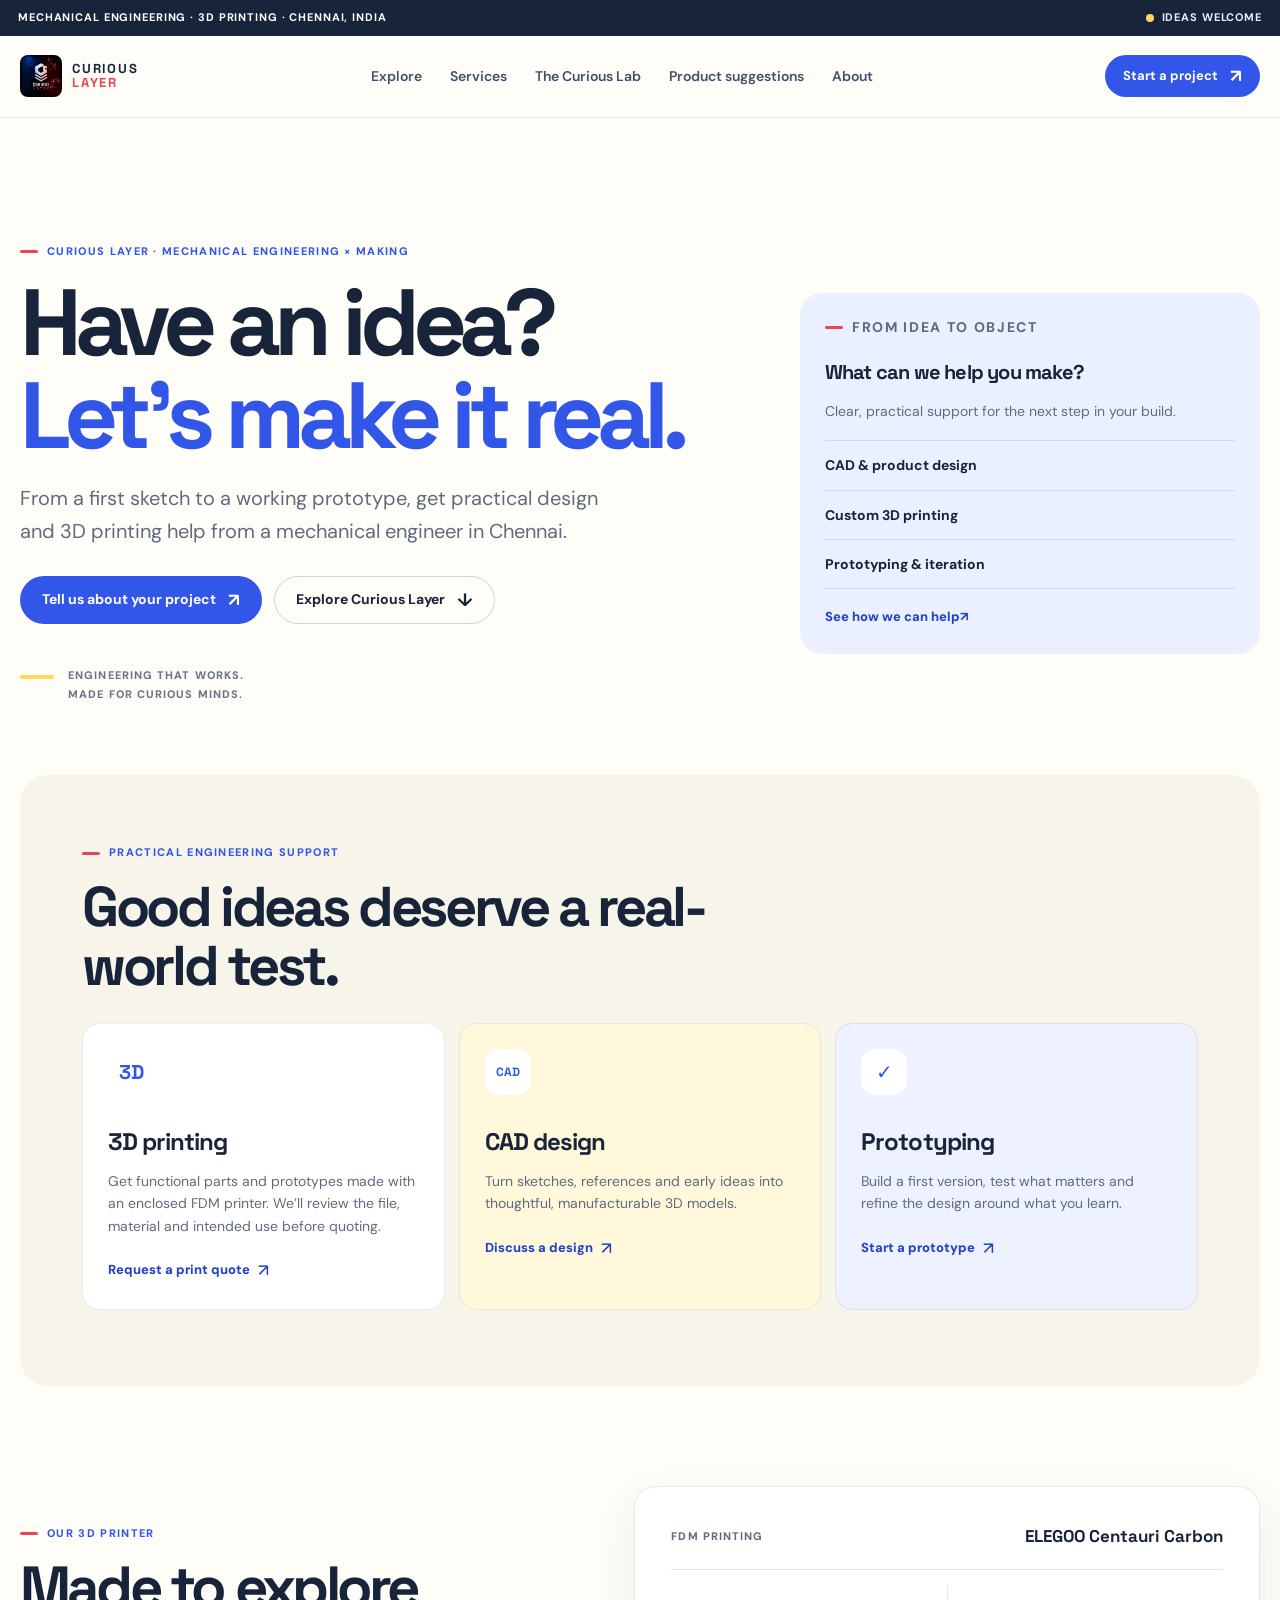
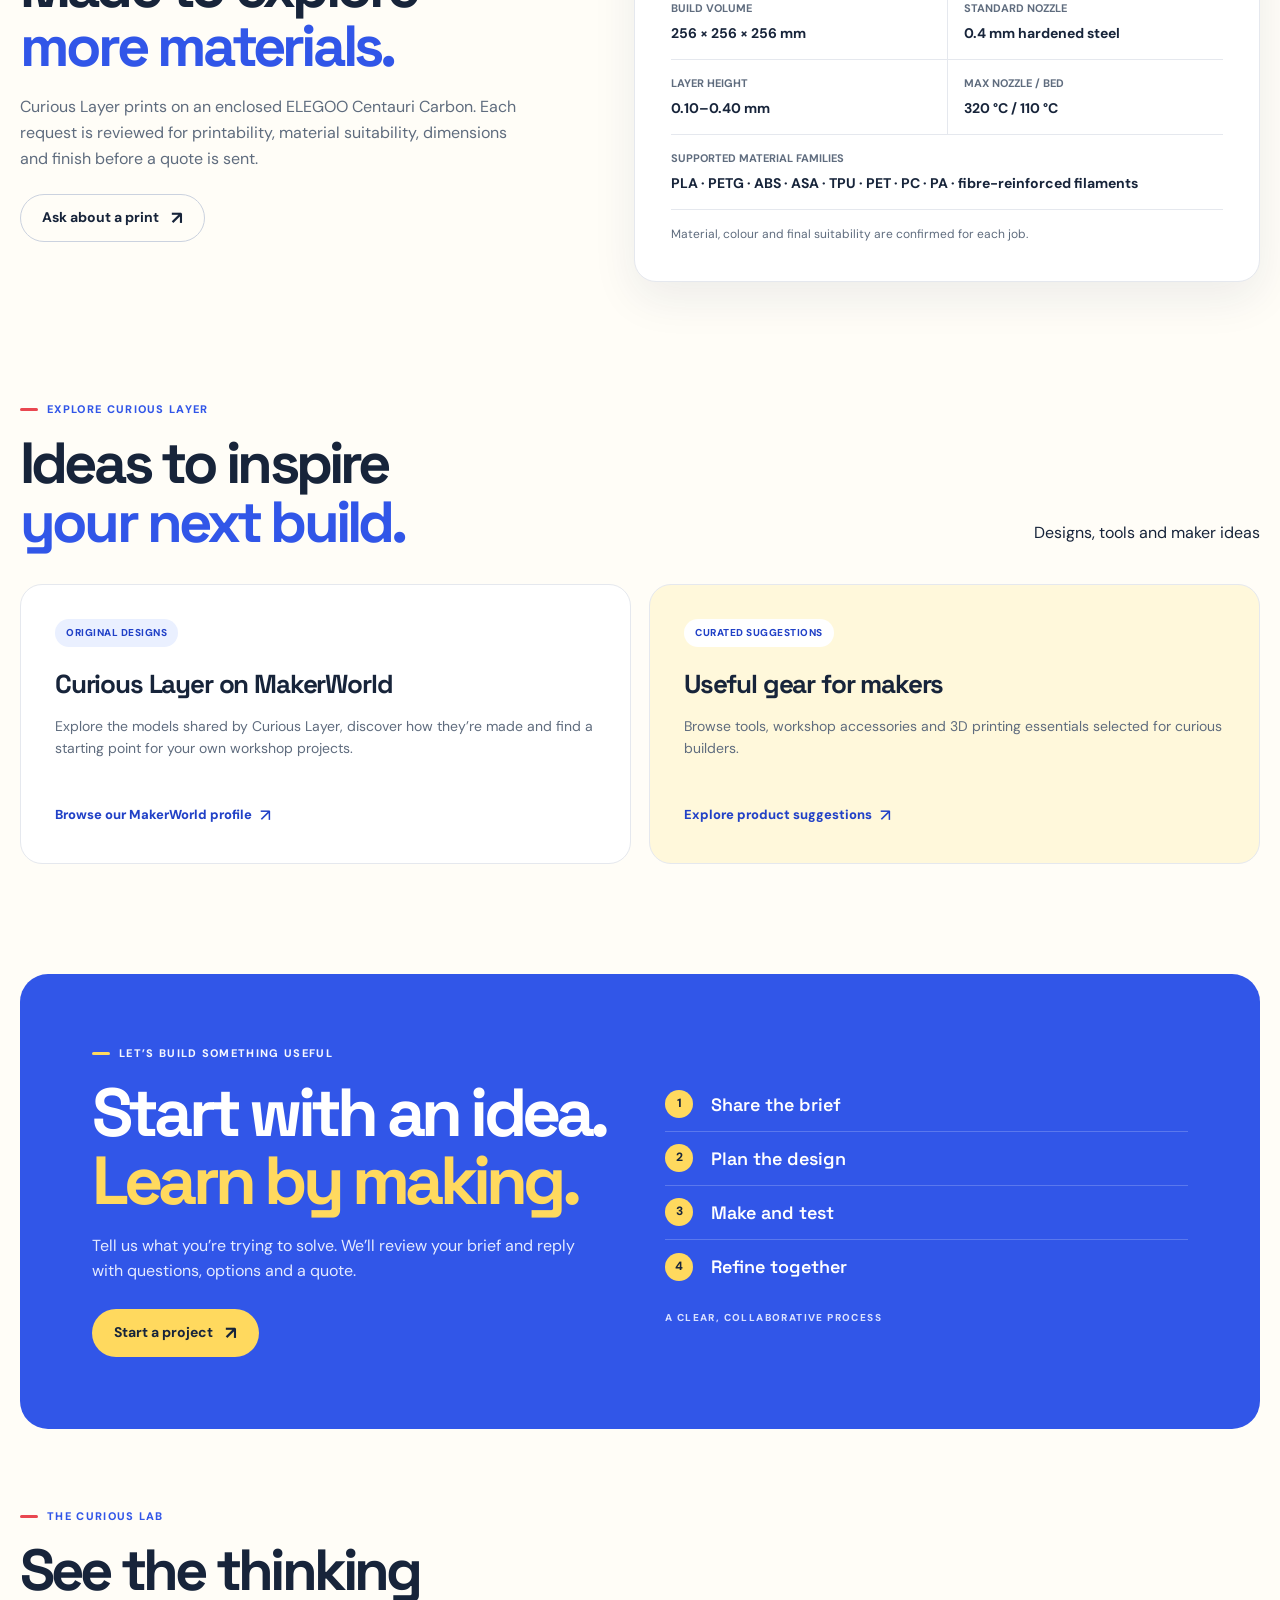
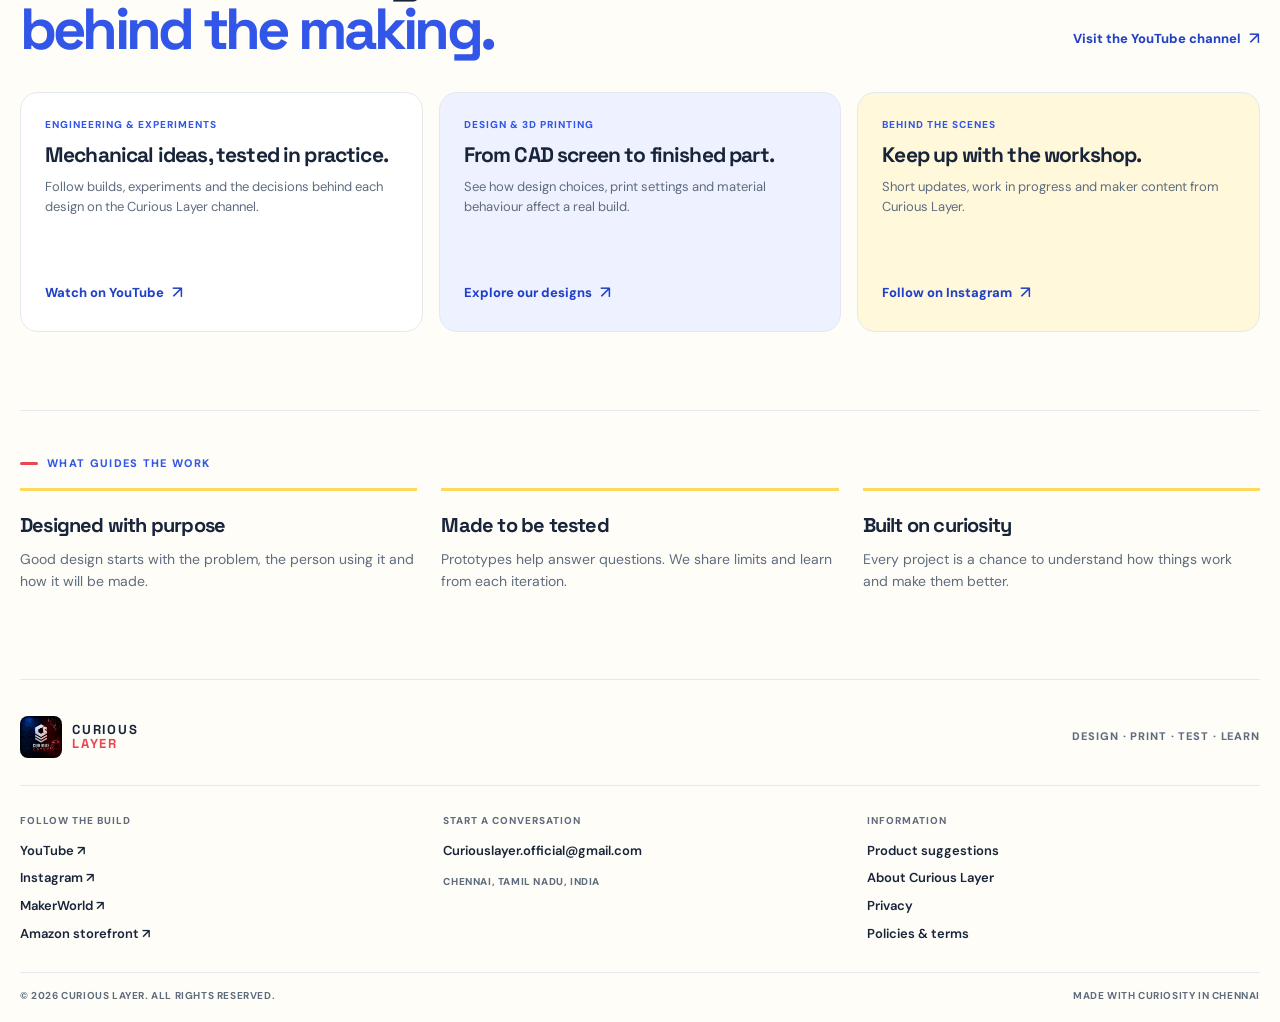
==== index.html @ 531b4b4e "Initial commit — Curious Layer website" ====
<!doctype html>
<html lang="en">
  <head>
    <meta charset="UTF-8" />
    <meta name="viewport" content="width=device-width, initial-scale=1.0" />
    <meta name="description" content="Mechanical design, custom 3D printing and practical prototyping from Curious Layer in Chennai, India." />
    <meta name="theme-color" content="#fffdf7" />
    <title>Curious Layer — Make your idea real</title>
    <link rel="icon" href="favicon.svg" type="image/svg+xml" />
    <link rel="preconnect" href="https://fonts.googleapis.com" />
    <link rel="preconnect" href="https://fonts.gstatic.com" crossorigin />
    <link href="https://fonts.googleapis.com/css2?family=DM+Sans:wght@400;500;600;700;800&family=Space+Grotesk:wght@400;500;600;700&display=swap" rel="stylesheet" />
    <link rel="stylesheet" href="styles.css?v=20261025-1" />
  </head>
  <body>
    <a class="sr-only" href="#main">Skip to content</a>
    <div class="site-shell">
      <div class="utility-bar"><span>Mechanical engineering · 3D printing · Chennai, India</span><span class="utility-status"><i></i> Ideas welcome</span></div>
      <header class="site-header">
        <a class="brand" href="#top" aria-label="Curious Layer home"><img class="brand-image" data-brand-logo src="assets/brand/curious-layer-logo.png" alt="" /><span class="brand-name">CURIOUS <em>LAYER</em></span></a>
        <nav class="main-nav" aria-label="Primary navigation">
          <a href="#shop">Explore</a><a href="#services">Services</a><a href="#lab">The Curious Lab</a><a href="products.html">Product suggestions</a><a href="about.html">About</a>
        </nav>
        <div class="header-actions"><button class="button button-small quote-trigger">Start a project <span>↗</span></button><button class="menu-toggle" aria-label="Open navigation" aria-expanded="false"><span></span><span></span></button></div>
      </header>

      <main id="main">
        <section class="hero" id="top">
          <div class="hero-copy">
            <p class="eyebrow"><span></span> Curious Layer · Mechanical engineering × making</p>
            <h1>Have an idea?<br /><i>Let’s make it real.</i></h1>
            <p class="hero-description">From a first sketch to a working prototype, get practical design and 3D printing help from a mechanical engineer in Chennai.</p>
            <div class="hero-actions"><button class="button button-primary quote-trigger">Tell us about your project <span>↗</span></button><a class="button button-outline" href="#shop">Explore Curious Layer <span>↓</span></a></div>
            <div class="hero-proof"><span class="proof-line"></span><p>ENGINEERING THAT WORKS.<br />MADE FOR CURIOUS MINDS.</p></div>
          </div>
          <aside class="hero-summary" aria-label="Curious Layer services">
            <p class="eyebrow"><span></span> From idea to object</p>
            <h2>What can we help you make?</h2>
            <p>Clear, practical support for the next step in your build.</p>
            <div class="summary-list"><div>CAD & product design</div><div>Custom 3D printing</div><div>Prototyping & iteration</div></div>
            <a class="summary-link" href="#services">See how we can help <b>↗</b></a>
          </aside>
        </section>

        <section class="intro-band" id="services">
          <p class="eyebrow"><span></span> Practical engineering support</p>
          <h2 class="section-title">Good ideas deserve a real-world test.</h2>
          <div class="service-grid">
            <a class="service-card" href="#quote"><span class="service-icon" aria-hidden="true"></span><h2>3D printing</h2><p>Get functional parts and prototypes made with an enclosed FDM printer. We’ll review the file, material and intended use before quoting.</p><span class="text-link">Request a print quote <b>↗</b></span></a>
            <a class="service-card" href="#quote"><span class="service-icon" aria-hidden="true"></span><h2>CAD design</h2><p>Turn sketches, references and early ideas into thoughtful, manufacturable 3D models.</p><span class="text-link">Discuss a design <b>↗</b></span></a>
            <a class="service-card" href="#quote"><span class="service-icon" aria-hidden="true"></span><h2>Prototyping</h2><p>Build a first version, test what matters and refine the design around what you learn.</p><span class="text-link">Start a prototype <b>↗</b></span></a>
          </div>
        </section>

        <section class="machine-capability" id="printing-capability">
          <div class="capability-copy"><p class="eyebrow"><span></span> Our 3D printer</p><h2>Made to explore<br /><i>more materials.</i></h2><p>Curious Layer prints on an enclosed ELEGOO Centauri Carbon. Each request is reviewed for printability, material suitability, dimensions and finish before a quote is sent.</p><button class="button button-outline quote-trigger">Ask about a print <span>↗</span></button></div>
          <div class="spec-panel" aria-label="Printer specifications"><div class="spec-panel-title"><span>FDM printing</span><b>ELEGOO Centauri Carbon</b></div><dl><div><dt>Build volume</dt><dd>256 × 256 × 256 mm</dd></div><div><dt>Standard nozzle</dt><dd>0.4 mm hardened steel</dd></div><div><dt>Layer height</dt><dd>0.10–0.40 mm</dd></div><div><dt>Max nozzle / bed</dt><dd>320 °C / 110 °C</dd></div><div class="wide"><dt>Supported material families</dt><dd>PLA · PETG · ABS · ASA · TPU · PET · PC · PA · fibre-reinforced filaments</dd></div></dl><p>Material, colour and final suitability are confirmed for each job.</p></div>
        </section>

        <section class="products" id="shop">
          <div class="section-heading"><div><p class="eyebrow"><span></span> Explore Curious Layer</p><h2>Ideas to inspire<br /><i>your next build.</i></h2></div><span class="section-link">Designs, tools and maker ideas</span></div>
          <div class="product-grid">
            <article class="product-card"><div class="product-meta"><span class="badge">Original designs</span></div><h3>Curious Layer on MakerWorld</h3><p>Explore the models shared by Curious Layer, discover how they’re made and find a starting point for your own workshop projects.</p><a data-makerworld href="https://makerworld.com/en/@curiouslayer" target="_blank" rel="noopener noreferrer" class="text-link">Browse our MakerWorld profile <b>↗</b></a></article>
            <article class="product-card"><div class="product-meta"><span class="badge suggested">Curated suggestions</span></div><h3>Useful gear for makers</h3><p>Browse tools, workshop accessories and 3D printing essentials selected for curious builders.</p><a href="products.html" class="text-link">Explore product suggestions <b>↗</b></a></article>
          </div>
        </section>

        <section class="project-banner" id="quote">
          <div class="project-copy"><p class="eyebrow"><span></span> Let’s build something useful</p><h2>Start with an idea.<br /><i>Learn by making.</i></h2><p>Tell us what you’re trying to solve. We’ll review your brief and reply with questions, options and a quote.</p><button class="button button-primary quote-trigger">Start a project <span>↗</span></button></div>
          <div class="process-track" aria-label="Our process"><div class="process-step"><span>1</span><b>Share the brief</b></div><div class="process-step"><span>2</span><b>Plan the design</b></div><div class="process-step"><span>3</span><b>Make and test</b></div><div class="process-step"><span>4</span><b>Refine together</b></div><small>A CLEAR, COLLABORATIVE PROCESS</small></div>
        </section>

        <section class="lab-section" id="lab">
          <div class="section-heading"><div><p class="eyebrow"><span></span> The Curious Lab</p><h2>See the thinking<br /><i>behind the making.</i></h2></div><a href="https://www.youtube.com/@CuriousLayer06" target="_blank" rel="noopener noreferrer" class="text-link section-link">Visit the YouTube channel <b>↗</b></a></div>
          <div class="lab-grid"><article class="lab-card"><p class="card-category">Engineering & experiments</p><h3>Mechanical ideas, tested in practice.</h3><p>Follow builds, experiments and the decisions behind each design on the Curious Layer channel.</p><a href="https://www.youtube.com/@CuriousLayer06" target="_blank" rel="noopener noreferrer" class="text-link">Watch on YouTube <b>↗</b></a></article><article class="lab-card"><p class="card-category">Design & 3D printing</p><h3>From CAD screen to finished part.</h3><p>See how design choices, print settings and material behaviour affect a real build.</p><a data-makerworld href="https://makerworld.com/en/@curiouslayer" target="_blank" rel="noopener noreferrer" class="text-link">Explore our designs <b>↗</b></a></article><article class="lab-card"><p class="card-category">Behind the scenes</p><h3>Keep up with the workshop.</h3><p>Short updates, work in progress and maker content from Curious Layer.</p><a href="https://www.instagram.com/curiouslayer_official/" target="_blank" rel="noopener noreferrer" class="text-link">Follow on Instagram <b>↗</b></a></article></div>
        </section>

        <section class="principles" id="about"><p class="eyebrow"><span></span> What guides the work</p><div class="principles-grid"><div><h3>Designed with purpose</h3><p>Good design starts with the problem, the person using it and how it will be made.</p></div><div><h3>Made to be tested</h3><p>Prototypes help answer questions. We share limits and learn from each iteration.</p></div><div><h3>Built on curiosity</h3><p>Every project is a chance to understand how things work and make them better.</p></div></div></section>
      </main>

      <footer class="site-footer"><div class="footer-top"><a class="brand" href="#top"><img class="brand-image" data-brand-logo src="assets/brand/curious-layer-logo.png" alt="" /><span class="brand-name">CURIOUS <em>LAYER</em></span></a><p>DESIGN · PRINT · TEST · LEARN</p></div><div class="footer-main"><div><p class="footer-label">FOLLOW THE BUILD</p><a data-youtube href="https://www.youtube.com/@CuriousLayer06" target="_blank" rel="noopener noreferrer">YouTube ↗</a><a data-instagram href="https://www.instagram.com/curiouslayer_official/" target="_blank" rel="noopener noreferrer">Instagram ↗</a><a data-makerworld href="https://makerworld.com/en/@curiouslayer" target="_blank" rel="noopener noreferrer">MakerWorld ↗</a><a href="https://www.amazon.in/shop/curiouslayer_official" target="_blank" rel="noopener noreferrer">Amazon storefront ↗</a></div><div><p class="footer-label">START A CONVERSATION</p><a href="mailto:Curiouslayer.official@gmail.com" data-email>Curiouslayer.official@gmail.com</a><span class="footer-location">CHENNAI, TAMIL NADU, INDIA</span></div><div><p class="footer-label">INFORMATION</p><a href="products.html">Product suggestions</a><a href="about.html">About Curious Layer</a><a href="legal.html#privacy">Privacy</a><a href="legal.html">Policies & terms</a></div></div><div class="footer-bottom"><span>© 2026 CURIOUS LAYER. ALL RIGHTS RESERVED.</span><span>MADE WITH CURIOSITY IN CHENNAI</span></div></footer>
    </div>

    <dialog class="quote-dialog" id="quote-dialog"><button class="dialog-close" aria-label="Close form">×</button><div class="dialog-heading"><p class="eyebrow"><span></span> Start a project</p><h2>What are you<br /><i>building?</i></h2><p>Share the details and your email app will open with a prepared request addressed to Curious Layer.</p></div><form class="quote-form"><label>Name<input required name="name" autocomplete="name" placeholder="Your name" /></label><label>Email<input required name="email" type="email" autocomplete="email" placeholder="Your email" /></label><label>Project type<select name="project-type"><option>3D printing</option><option>CAD & product design</option><option>Reverse engineering</option><option>Prototype development</option></select></label><label>Quantity<input required name="quantity" type="number" min="1" value="1" /></label><label>Material preference<input name="material" placeholder="For example, PLA or PETG" /></label><label>Colour preference<input name="colour" placeholder="Your preferred colour" /></label><label>Desired dimensions<input name="dimensions" placeholder="Length × width × height (mm)" /></label><label>Desired deadline<input name="deadline" type="date" /></label><label class="full-field">What are you trying to build?<textarea required name="project-details" placeholder="Tell us about the idea, part or problem"></textarea></label><label class="file-label">Reference files<input name="files" type="file" accept=".stl,.3mf,.step,.stp,.obj,.zip,.pdf,.jpg,.jpeg,.png" multiple /><span>STL, STEP, 3MF, OBJ, PDF, image or ZIP</span></label><button class="button button-primary" type="submit">Prepare email request <span>↗</span></button><p class="form-note" aria-live="polite">Your email app will open. Attach selected files to the email before sending.</p></form></dialog>
    <script src="brand.config.js?v=20261025-1"></script><script src="app.js?v=20261025-1"></script>
  </body>
</html>
---- styles.css ----
:root {
  color-scheme: light;
  --ink: #17243a;
  --muted: #5f6c7e;
  --blue: #3156e8;
  --blue-dark: #2141c7;
  --blue-pale: #eaf0ff;
  --red: #e94750;
  --yellow: #ffd95e;
  --paper: #fffdf7;
  --cream: #f7f4ea;
  --line: #e5e8ee;
  --white: #ffffff;
  --radius: 22px;
  --shadow: 0 16px 45px rgba(24, 43, 79, .08);
  font-family: 'DM Sans', sans-serif;
  color: var(--ink);
  background: var(--paper);
  font-synthesis: none;
  text-rendering: optimizeLegibility;
}

* { box-sizing: border-box; }
html { scroll-behavior: smooth; scroll-padding-top: 92px; }
body { margin: 0; min-width: 320px; background: var(--paper); color: var(--ink); font-size: 16px; line-height: 1.6; }
body, button, input, select, textarea { font-family: 'DM Sans', sans-serif; }
button, a { -webkit-tap-highlight-color: transparent; }
a { color: inherit; text-decoration: none; }
button { color: inherit; }
img { display: block; max-width: 100%; }
.site-shell { width: min(100% - 40px, 1240px); margin: 0 auto; }
.sr-only { position: absolute; width: 1px; height: 1px; padding: 0; margin: -1px; overflow: hidden; clip: rect(0, 0, 0, 0); white-space: nowrap; border: 0; }

.utility-bar { display: flex; justify-content: space-between; align-items: center; gap: 20px; padding: 9px 18px; margin: 0 -20px; background: var(--ink); color: #fff; font-size: 11px; font-weight: 700; letter-spacing: .08em; text-transform: uppercase; }
.utility-status { display: inline-flex; align-items: center; gap: 8px; color: #e9edff; }
.utility-status i { width: 8px; height: 8px; border-radius: 50%; background: var(--yellow); }
.site-header { position: sticky; z-index: 10; top: 0; display: flex; align-items: center; justify-content: space-between; gap: 30px; min-height: 82px; margin: 0 -20px; padding: 12px 20px; border-bottom: 1px solid rgba(23, 36, 58, .08); background: rgba(255,253,247,.96); backdrop-filter: blur(14px); }
.brand { display: inline-flex; align-items: center; gap: 10px; flex: 0 0 auto; }
.brand-image { width: 42px; height: 42px; object-fit: cover; object-position: center 29%; border-radius: 8px; }
.brand-name { display: grid; font: 700 13px/1.05 'Space Grotesk', sans-serif; letter-spacing: .14em; }
.brand-name em { color: var(--red); font-style: normal; }
.main-nav, .header-actions { display: flex; align-items: center; gap: clamp(15px, 2.2vw, 30px); }
.main-nav a { color: #40506a; font-size: 14px; font-weight: 600; white-space: nowrap; transition: color .18s ease; }
.main-nav a:hover, .main-nav a[aria-current="page"] { color: var(--blue); }
.header-actions { gap: 12px; }
.button { display: inline-flex; justify-content: center; align-items: center; gap: 12px; min-height: 48px; padding: 0 21px; border: 1px solid transparent; border-radius: 999px; cursor: pointer; font-size: 14px; font-weight: 700; line-height: 1.1; white-space: nowrap; transition: transform .18s ease, box-shadow .18s ease, background .18s ease; }
.button:hover { transform: translateY(-2px); box-shadow: 0 8px 18px rgba(23, 36, 58, .12); }
.button span { font-size: 18px; line-height: 0; }
.button-primary { color: white; background: var(--blue); }
.button-primary:hover { background: var(--blue-dark); }
.button-dark { color: white; background: var(--ink); }
.button-outline { color: var(--ink); border-color: #cbd2df; background: transparent; }
.button-small { min-height: 42px; padding: 0 17px; color: white; background: var(--blue); font-size: 13px; }
.menu-toggle { display: none; width: 42px; height: 42px; padding: 10px; border: 1px solid var(--line); border-radius: 50%; background: white; cursor: pointer; }
.menu-toggle span { display: block; width: 18px; height: 2px; margin: 4px auto; border-radius: 2px; background: var(--ink); }

.hero { display: grid; grid-template-columns: 1.2fr .8fr; align-items: center; gap: clamp(32px, 7vw, 90px); padding: clamp(64px, 10vw, 126px) 0 72px; }
.hero-copy { max-width: 760px; }
.eyebrow { display: flex; align-items: center; gap: 9px; margin: 0 0 17px; color: var(--blue); font-size: 11px; font-weight: 800; letter-spacing: .12em; line-height: 1.4; text-transform: uppercase; }
.eyebrow > span { width: 18px; height: 3px; border-radius: 5px; background: var(--red); }
h1, h2, h3, p { margin-top: 0; }
h1, h2, h3 { font-family: 'Space Grotesk', sans-serif; }
h1 { max-width: 750px; margin-bottom: 20px; font-size: clamp(52px, 7.4vw, 94px); font-weight: 700; letter-spacing: -.075em; line-height: .99; }
h1 i, h2 i { color: var(--blue); font-style: normal; }
.hero-description { max-width: 590px; margin-bottom: 28px; color: var(--muted); font-size: clamp(17px, 2vw, 20px); line-height: 1.65; }
.hero-actions { display: flex; flex-wrap: wrap; gap: 12px; }
.hero-proof { display: flex; align-items: flex-start; gap: 14px; margin-top: 42px; }
.proof-line { width: 34px; height: 4px; margin-top: 9px; border-radius: 5px; background: var(--yellow); }
.hero-proof p { margin: 0; color: #68758a; font-size: 11px; font-weight: 800; letter-spacing: .1em; line-height: 1.7; }
.hero-summary { padding: 25px; border-radius: var(--radius); background: var(--blue-pale); }
.hero-summary h2 { margin: 0 0 12px; font-size: 20px; letter-spacing: -.04em; }
.hero-summary > p { margin-bottom: 18px; color: var(--muted); font-size: 14px; }
.summary-list { border-top: 1px solid rgba(49,86,232,.16); }
.summary-list div { display: flex; justify-content: space-between; align-items: center; gap: 15px; padding: 13px 0; border-bottom: 1px solid rgba(49,86,232,.16); font-size: 14px; font-weight: 700; }
.summary-link { display: inline-flex; margin-top: 18px; color: var(--blue-dark); font-size: 13px; font-weight: 800; }

.intro-band { padding: 70px 0 76px; border-radius: 28px; background: var(--cream); }
.intro-band > .eyebrow, .intro-band > h2, .intro-band > p { margin-left: clamp(22px, 5vw, 62px); margin-right: clamp(22px, 5vw, 62px); }
.section-title { max-width: 700px; margin-bottom: 28px; font: 700 clamp(32px, 5vw, 56px)/1.05 'Space Grotesk', sans-serif; letter-spacing: -.06em; }
.service-grid { display: grid; grid-template-columns: repeat(3, minmax(0, 1fr)); gap: 14px; padding: 0 clamp(22px, 5vw, 62px); }
.service-card { display: flex; flex-direction: column; align-items: flex-start; min-height: 270px; padding: 25px; border: 1px solid rgba(23,36,58,.08); border-radius: 18px; background: white; transition: transform .2s ease, box-shadow .2s ease; }
.service-card:hover { transform: translateY(-4px); box-shadow: var(--shadow); }
.service-card:nth-child(2) { background: #fff8db; }
.service-card:nth-child(3) { background: #eef1ff; }
.service-icon { display: grid; place-items: center; width: 46px; height: 46px; margin-bottom: 28px; border-radius: 14px; color: var(--blue); background: white; font: 800 20px 'Space Grotesk', sans-serif; }
.service-card:nth-child(1) .service-icon::after { content: '3D'; }
.service-card:nth-child(2) .service-icon::after { content: 'CAD'; font-size: 12px; }
.service-card:nth-child(3) .service-icon::after { content: '✓'; }
.service-card h2 { margin-bottom: 8px; font-size: 24px; letter-spacing: -.04em; }
.service-card p { margin-bottom: 20px; color: var(--muted); font-size: 14px; }
.text-link { display: inline-flex; align-items: center; gap: 8px; color: var(--blue-dark); font-size: 13px; font-weight: 800; }
.text-link b { font-size: 17px; font-weight: 500; }

.machine-capability, .products, .lab-section, .principles, .suggestions, .affiliate-note, .about-story, .about-pillars, .about-focus, .about-connect, .legal-content { padding: 100px 0; }
.machine-capability { display: grid; grid-template-columns: .9fr 1.1fr; align-items: center; gap: clamp(34px, 8vw, 110px); }
.capability-copy h2, .section-heading h2, .about-focus h2, .story-intro h2, .affiliate-note h2 { margin-bottom: 18px; font-size: clamp(36px, 5.2vw, 58px); letter-spacing: -.065em; line-height: 1.02; }
.capability-copy > p:not(.eyebrow), .story-copy p, .affiliate-note > div > p:not(.eyebrow) { max-width: 570px; margin-bottom: 23px; color: var(--muted); }
.spec-panel { padding: clamp(22px, 4vw, 36px); border: 1px solid var(--line); border-radius: var(--radius); background: white; box-shadow: var(--shadow); }
.spec-panel-title { display: flex; flex-wrap: wrap; justify-content: space-between; gap: 8px 18px; align-items: center; margin-bottom: 15px; padding-bottom: 19px; border-bottom: 1px solid var(--line); }
.spec-panel-title span { color: var(--muted); font-size: 11px; font-weight: 800; letter-spacing: .1em; text-transform: uppercase; }
.spec-panel-title b { font-family: 'Space Grotesk', sans-serif; font-size: 17px; }
.spec-panel dl { display: grid; grid-template-columns: 1fr 1fr; margin: 0; }
.spec-panel dl > div { padding: 15px 5px 15px 0; border-bottom: 1px solid var(--line); }
.spec-panel dl > div:nth-child(odd) { padding-right: 16px; }
.spec-panel dl > div:nth-child(even) { padding-left: 16px; border-left: 1px solid var(--line); }
.spec-panel dl > .wide { grid-column: 1 / -1; padding-right: 0; border-left: 0; }
.spec-panel dt { margin-bottom: 4px; color: var(--muted); font-size: 11px; font-weight: 700; text-transform: uppercase; }
.spec-panel dd { margin: 0; font-size: 14px; font-weight: 700; }
.spec-panel > p { margin: 15px 0 0; color: var(--muted); font-size: 12px; }

.section-heading { display: flex; justify-content: space-between; align-items: flex-end; gap: 30px; margin-bottom: 32px; }
.section-heading h2 { margin: 0; }
.section-link { margin-bottom: 7px; white-space: nowrap; }
.products { padding-top: 20px; }
.product-grid { display: grid; grid-template-columns: repeat(2, minmax(0, 1fr)); gap: 18px; }
.product-card { display: flex; flex-direction: column; align-items: flex-start; min-height: 280px; padding: clamp(23px, 4vw, 34px); border: 1px solid var(--line); border-radius: var(--radius); background: white; transition: transform .2s ease, box-shadow .2s ease; }
.product-card:hover { transform: translateY(-3px); box-shadow: var(--shadow); }
.product-card:nth-child(2) { background: #fff8db; }
.product-meta { display: flex; flex-wrap: wrap; align-items: center; gap: 8px; margin-bottom: 17px; }
.badge { display: inline-flex; align-items: center; min-height: 28px; padding: 5px 11px; border-radius: 999px; background: var(--blue-pale); color: var(--blue-dark); font-size: 10px; font-weight: 800; letter-spacing: .05em; text-transform: uppercase; }
.badge.suggested { background: white; }
.product-card h3 { margin-bottom: 9px; font-size: 26px; letter-spacing: -.045em; }
.product-card > p { max-width: 570px; margin-bottom: 20px; color: var(--muted); font-size: 14px; }
.product-card > .text-link { margin-top: auto; }

.project-banner { display: grid; grid-template-columns: 1fr 1fr; align-items: center; gap: 50px; margin: 10px 0 70px; padding: clamp(30px, 6vw, 72px); border-radius: 28px; background: var(--blue); color: white; }
.project-copy .eyebrow { color: #f5f7ff; }
.project-copy .eyebrow > span { background: var(--yellow); }
.project-copy h2 { margin: 0 0 18px; font-size: clamp(42px, 6vw, 68px); letter-spacing: -.07em; line-height: 1; }
.project-copy h2 i { color: var(--yellow); }
.project-copy > p:not(.eyebrow) { max-width: 490px; margin-bottom: 25px; color: #e4eaff; }
.project-banner .button-primary { color: var(--ink); background: var(--yellow); }
.process-track { display: grid; grid-template-columns: 1fr; gap: 0; padding: 10px 0; }
.process-step { display: flex; align-items: center; gap: 18px; min-height: 54px; border-bottom: 1px solid rgba(255,255,255,.2); }
.process-step:last-of-type { border-bottom: 0; }
.process-step span { display: grid; place-items: center; width: 28px; height: 28px; border-radius: 50%; color: var(--ink); background: var(--yellow); font-size: 12px; font-weight: 800; }
.process-step b { font: 600 18px 'Space Grotesk', sans-serif; }
.process-track > small { margin-top: 16px; color: #d9e1ff; font-size: 10px; font-weight: 800; letter-spacing: .14em; }

.lab-section { padding-top: 10px; padding-bottom: 78px; }
.lab-grid { display: grid; grid-template-columns: repeat(3, minmax(0, 1fr)); gap: 16px; }
.lab-card { display: flex; flex-direction: column; align-items: flex-start; min-height: 240px; padding: 24px; border: 1px solid var(--line); border-radius: 18px; background: white; }
.lab-card:nth-child(2) { background: #eef1ff; }
.lab-card:nth-child(3) { background: #fff8db; }
.lab-card .card-category { margin-bottom: 9px; color: var(--blue); font-size: 10px; font-weight: 800; letter-spacing: .1em; text-transform: uppercase; }
.lab-card h3 { margin-bottom: 10px; font-size: 21px; letter-spacing: -.04em; line-height: 1.2; }
.lab-card > p:not(.card-category) { color: var(--muted); font-size: 13px; }
.lab-card > .text-link { margin-top: auto; }

.principles { padding-top: 45px; padding-bottom: 86px; border-top: 1px solid var(--line); }
.principles-grid { display: grid; grid-template-columns: repeat(3, minmax(0, 1fr)); gap: 24px; }
.principles-grid > div { padding-top: 18px; border-top: 3px solid var(--yellow); }
.principles-grid h3 { margin: 0 0 7px; font-size: 20px; letter-spacing: -.04em; }
.principles-grid p { margin: 0; color: var(--muted); font-size: 14px; }

.site-footer { padding: 36px 0 18px; border-top: 1px solid var(--line); }
.footer-top { display: flex; justify-content: space-between; align-items: center; gap: 24px; padding-bottom: 27px; border-bottom: 1px solid var(--line); }
.footer-top > p { margin: 0; color: var(--muted); font-size: 11px; font-weight: 800; letter-spacing: .08em; }
.footer-main { display: grid; grid-template-columns: repeat(3, 1fr); gap: 30px; padding: 27px 0; }
.footer-main > div { display: flex; flex-direction: column; align-items: flex-start; gap: 7px; }
.footer-label { margin-bottom: 5px; color: var(--muted); font-size: 10px; font-weight: 800; letter-spacing: .1em; }
.footer-main a, .footer-main span:not(.footer-location) { font-size: 13px; font-weight: 600; }
.footer-main a:hover, .legal-documents a:hover { color: var(--blue); }
.footer-location { margin-top: 6px; color: var(--muted); font-size: 10px; font-weight: 800; letter-spacing: .06em; }
.footer-bottom { display: flex; justify-content: space-between; gap: 20px; padding-top: 15px; border-top: 1px solid var(--line); color: var(--muted); font-size: 10px; font-weight: 700; letter-spacing: .06em; }

.product-hero, .about-hero { display: grid; grid-template-columns: 1fr .65fr; align-items: center; gap: clamp(35px, 8vw, 110px); padding: clamp(70px, 10vw, 120px) 0 80px; }
.product-hero h1, .about-hero h1 { font-size: clamp(50px, 7vw, 82px); }
.product-hero > div:first-child > p:not(.eyebrow), .about-hero > div:first-child > p:not(.eyebrow) { max-width: 590px; margin-bottom: 26px; color: var(--muted); font-size: 18px; }
.product-promo, .about-promo { padding: 30px; border-radius: var(--radius); background: var(--yellow); }
.product-promo h2, .about-promo h2 { margin-bottom: 12px; font-size: 25px; letter-spacing: -.045em; }
.product-promo p, .about-promo p { margin-bottom: 0; color: #3e4b5e; font-size: 14px; }
.product-promo .promo-tags { display: flex; flex-wrap: wrap; gap: 8px; margin-top: 22px; }
.promo-tags span { padding: 7px 10px; border-radius: 999px; background: rgba(255,255,255,.65); font-size: 11px; font-weight: 800; }
.suggestions { padding-top: 40px; }
.suggestion-grid { display: grid; grid-template-columns: repeat(3, minmax(0,1fr)); gap: 15px; }
.suggestion-grid article { min-height: 245px; padding: 24px; border: 1px solid var(--line); border-radius: 18px; background: white; }
.suggestion-grid article:nth-child(2) { background: #eef1ff; }
.suggestion-grid article:nth-child(3) { background: #fff8db; }
.suggestion-grid article h3 { margin: 0 0 10px; font-size: 22px; letter-spacing: -.04em; }
.suggestion-grid article p { min-height: 67px; margin: 0 0 17px; color: var(--muted); font-size: 14px; }
.affiliate-note { display: grid; grid-template-columns: 1fr .7fr; gap: 55px; padding-top: 45px; }
.affiliate-card { display: flex; flex-direction: column; align-items: flex-start; justify-content: center; gap: 15px; padding: 25px; border-radius: 18px; background: var(--blue-pale); }
.affiliate-card span { color: var(--muted); font-size: 14px; }
.about-story { display: grid; grid-template-columns: .8fr 1.2fr; gap: 60px; border-top: 1px solid var(--line); }
.story-intro h2 { font-size: clamp(34px, 4.5vw, 50px); }
.story-copy p:last-child { margin-bottom: 0; }
.about-pillars { padding-top: 30px; }
.about-pillars > .eyebrow { margin-bottom: 20px; }
.pillar-grid { display: grid; grid-template-columns: repeat(3, 1fr); gap: 16px; }
.pillar-grid > div { padding: 23px; border-radius: 18px; background: var(--cream); }
.pillar-grid > div:nth-child(2) { background: var(--blue-pale); }
.pillar-grid > div:nth-child(3) { background: #fff8db; }
.pillar-grid h3 { margin: 0 0 9px; font-size: 21px; }
.pillar-grid p { margin: 0; color: var(--muted); font-size: 14px; }
.about-focus { display: grid; grid-template-columns: .8fr 1.2fr; gap: 60px; padding-top: 25px; }
.focus-list > div { display: grid; grid-template-columns: .55fr 1fr; gap: 15px; padding: 16px 0; border-bottom: 1px solid var(--line); }
.focus-list > div:first-child { padding-top: 0; }
.focus-list span { color: var(--blue); font-size: 11px; font-weight: 800; letter-spacing: .06em; }
.focus-list p { margin: 0; color: var(--muted); font-size: 14px; }
.about-connect { display: flex; justify-content: space-between; align-items: center; gap: 24px; padding-top: 25px; }
.about-connect > .eyebrow { margin: 0; }
.about-connect > div { display: flex; flex-wrap: wrap; gap: 10px; }

.legal-hero { padding: 76px 0 45px; }
.legal-hero h1 { font-size: clamp(44px, 6vw, 72px); }
.legal-hero > p:not(.eyebrow) { max-width: 780px; color: var(--muted); }
.legal-meta { display: flex; flex-wrap: wrap; gap: 8px; margin-top: 25px; }
.legal-meta span { padding: 8px 11px; border-radius: 999px; background: var(--cream); color: #526075; font-size: 10px; font-weight: 800; letter-spacing: .04em; }
.legal-content { display: grid; grid-template-columns: 220px 1fr; align-items: start; gap: clamp(32px, 6vw, 75px); padding-top: 30px; }
.legal-nav { position: sticky; top: 105px; display: flex; flex-direction: column; gap: 8px; padding: 16px; border-radius: 16px; background: var(--blue-pale); }
.legal-nav a { padding: 7px 8px; border-radius: 8px; color: #45546b; font-size: 13px; font-weight: 700; }
.legal-nav a:hover { color: var(--blue); background: white; }
.legal-documents article { padding: 0 0 30px; margin: 0 0 30px; border-bottom: 1px solid var(--line); scroll-margin-top: 100px; }
.legal-documents article:last-child { border: 0; }
.legal-documents .eyebrow { margin-bottom: 9px; }
.legal-documents h2 { margin-bottom: 12px; font-size: 27px; letter-spacing: -.04em; }
.legal-documents p:not(.eyebrow) { max-width: 820px; margin-bottom: 12px; color: var(--muted); font-size: 14px; }
.legal-documents a { color: var(--blue-dark); font-weight: 700; text-decoration: underline; text-underline-offset: 3px; }

.quote-dialog { position: fixed; inset: 0; width: min(720px, calc(100% - 28px)); max-height: min(90vh, 860px); padding: 0; overflow: auto; border: 0; border-radius: 22px; background: white; color: var(--ink); box-shadow: 0 25px 100px rgba(17, 30, 56, .3); }
.quote-dialog::backdrop { background: rgba(22, 34, 55, .52); backdrop-filter: blur(4px); }
.dialog-close { position: sticky; z-index: 2; top: 13px; float: right; width: 38px; height: 38px; margin: 13px 13px -51px 0; border: 0; border-radius: 50%; background: rgba(255,255,255,.9); cursor: pointer; font-size: 25px; }
.dialog-heading { padding: 38px clamp(24px, 6vw, 50px) 25px; background: var(--blue-pale); }
.dialog-heading h2 { margin: 0 0 12px; font-size: clamp(37px, 6vw, 52px); letter-spacing: -.065em; line-height: 1; }
.dialog-heading h2 i { color: var(--blue); font-style: normal; }
.dialog-heading > p:last-child { max-width: 530px; margin: 0; color: var(--muted); font-size: 14px; }
.quote-form { display: grid; grid-template-columns: 1fr 1fr; gap: 16px; padding: 28px clamp(24px, 6vw, 50px) 36px; }
.quote-form label { display: flex; flex-direction: column; gap: 7px; color: #526075; font-size: 11px; font-weight: 800; letter-spacing: .04em; }
.quote-form input, .quote-form select, .quote-form textarea { width: 100%; min-height: 45px; padding: 11px 13px; border: 1px solid #d7dce5; border-radius: 9px; outline: 0; color: var(--ink); background: white; font-size: 14px; }
.quote-form input:focus, .quote-form select:focus, .quote-form textarea:focus { border-color: var(--blue); box-shadow: 0 0 0 3px rgba(49,86,232,.12); }
.quote-form .full-field { grid-column: 1 / -1; }
.quote-form textarea { min-height: 110px; resize: vertical; }
.quote-form .file-label { grid-column: 1 / -1; }
.file-label input { min-height: auto; padding: 9px; font-size: 12px; }
.quote-form > button { justify-self: start; }
.quote-form > .form-note { grid-column: 1 / -1; margin: -5px 0 0; color: var(--muted); font-size: 12px; }
.email-fallback { grid-column: 1 / -1; display: flex; flex-direction: column; gap: 10px; padding: 16px; border: 1px solid var(--blue); border-radius: 12px; background: var(--blue-pale); }
.fallback-intro { margin: 0; color: var(--ink); font-size: 13px; }
.fallback-body { width: 100%; padding: 10px 12px; border: 1px solid #d7dce5; border-radius: 9px; font-family: monospace; font-size: 12px; color: var(--ink); background: white; resize: vertical; }
.fallback-copy { align-self: flex-start; min-height: 38px; padding: 0 16px; font-size: 13px; }

@media (max-width: 900px) {
  .main-nav { gap: 14px; }
  .main-nav a { font-size: 12px; }
  .site-header { gap: 18px; }
  .hero { grid-template-columns: 1fr .75fr; gap: 30px; }
  .service-grid { padding-right: 24px; padding-left: 24px; }
}
@media (max-width: 800px) {
  .site-shell { width: min(100% - 28px, 1240px); }
  .utility-bar { margin: 0 -14px; padding: 8px 14px; font-size: 9px; }
  .site-header { min-height: 70px; margin: 0 -14px; padding: 10px 14px; }
  .brand-image { width: 37px; height: 37px; }
  .brand-name { font-size: 11px; }
  .menu-toggle { display: block; }
  .main-nav { position: absolute; top: calc(100% + 1px); left: 0; right: 0; display: none; align-items: stretch; gap: 0; padding: 8px 14px 14px; border-bottom: 1px solid var(--line); background: var(--paper); box-shadow: 0 14px 18px rgba(23,36,58,.06); }
  .nav-open .main-nav { display: flex; flex-direction: column; }
  .main-nav a { padding: 12px 8px; border-bottom: 1px solid var(--line); font-size: 14px; }
  .header-actions { gap: 7px; }
  .header-actions .button-small { min-height: 39px; padding: 0 12px; font-size: 11px; }
  .hero { grid-template-columns: 1fr; gap: 32px; padding: 66px 0 55px; }
  h1 { font-size: clamp(49px, 14vw, 72px); }
  .hero-summary { max-width: 520px; }
  .intro-band { margin: 0 -14px; border-radius: 0; padding: 52px 0; }
  .service-grid { grid-template-columns: 1fr; padding: 0 18px; }
  .service-card { min-height: 220px; }
  .service-icon { margin-bottom: 18px; }
  .machine-capability, .products, .lab-section, .principles, .suggestions, .affiliate-note, .about-story, .about-pillars, .about-focus, .about-connect, .legal-content { padding-top: 65px; padding-bottom: 65px; }
  .machine-capability, .product-hero, .about-hero, .about-story, .about-focus, .affiliate-note, .legal-content { grid-template-columns: 1fr; gap: 28px; }
  .product-hero, .about-hero { padding: 62px 0 50px; }
  .section-heading { align-items: flex-start; flex-direction: column; gap: 16px; }
  .section-link { margin: 0; }
  .product-grid, .lab-grid, .suggestion-grid, .pillar-grid, .principles-grid { grid-template-columns: 1fr; }
  .product-card, .lab-card { min-height: 220px; }
  .project-banner { grid-template-columns: 1fr; gap: 28px; margin-bottom: 55px; border-radius: 20px; }
  .lab-section { padding-top: 0; }
  .principles { padding-top: 35px; }
  .footer-top { align-items: flex-start; flex-direction: column; }
  .footer-main { grid-template-columns: 1fr 1fr; }
  .footer-main > div:last-child { grid-column: 1 / -1; }
  .legal-nav { position: static; display: grid; grid-template-columns: 1fr 1fr; }
  .legal-hero { padding-top: 56px; }
  .about-connect { align-items: flex-start; flex-direction: column; }
  .quote-form { grid-template-columns: 1fr; }
  .quote-form .full-field, .quote-form .file-label, .quote-form > .form-note { grid-column: auto; }
}
@media (max-width: 430px) {
  .utility-bar > span:first-child { max-width: 54%; }
  .utility-status { font-size: 8px; }
  .header-actions > .button-small { display: none; }
  .hero-actions .button { width: 100%; }
  .spec-panel dl { grid-template-columns: 1fr; }
  .spec-panel dl > div:nth-child(even) { padding-left: 0; border-left: 0; }
  .spec-panel dl > .wide { grid-column: auto; }
  .focus-list > div { grid-template-columns: 1fr; gap: 5px; }
  .footer-main { grid-template-columns: 1fr; }
  .footer-main > div:last-child { grid-column: auto; }
  .footer-bottom { flex-direction: column; gap: 5px; }
}
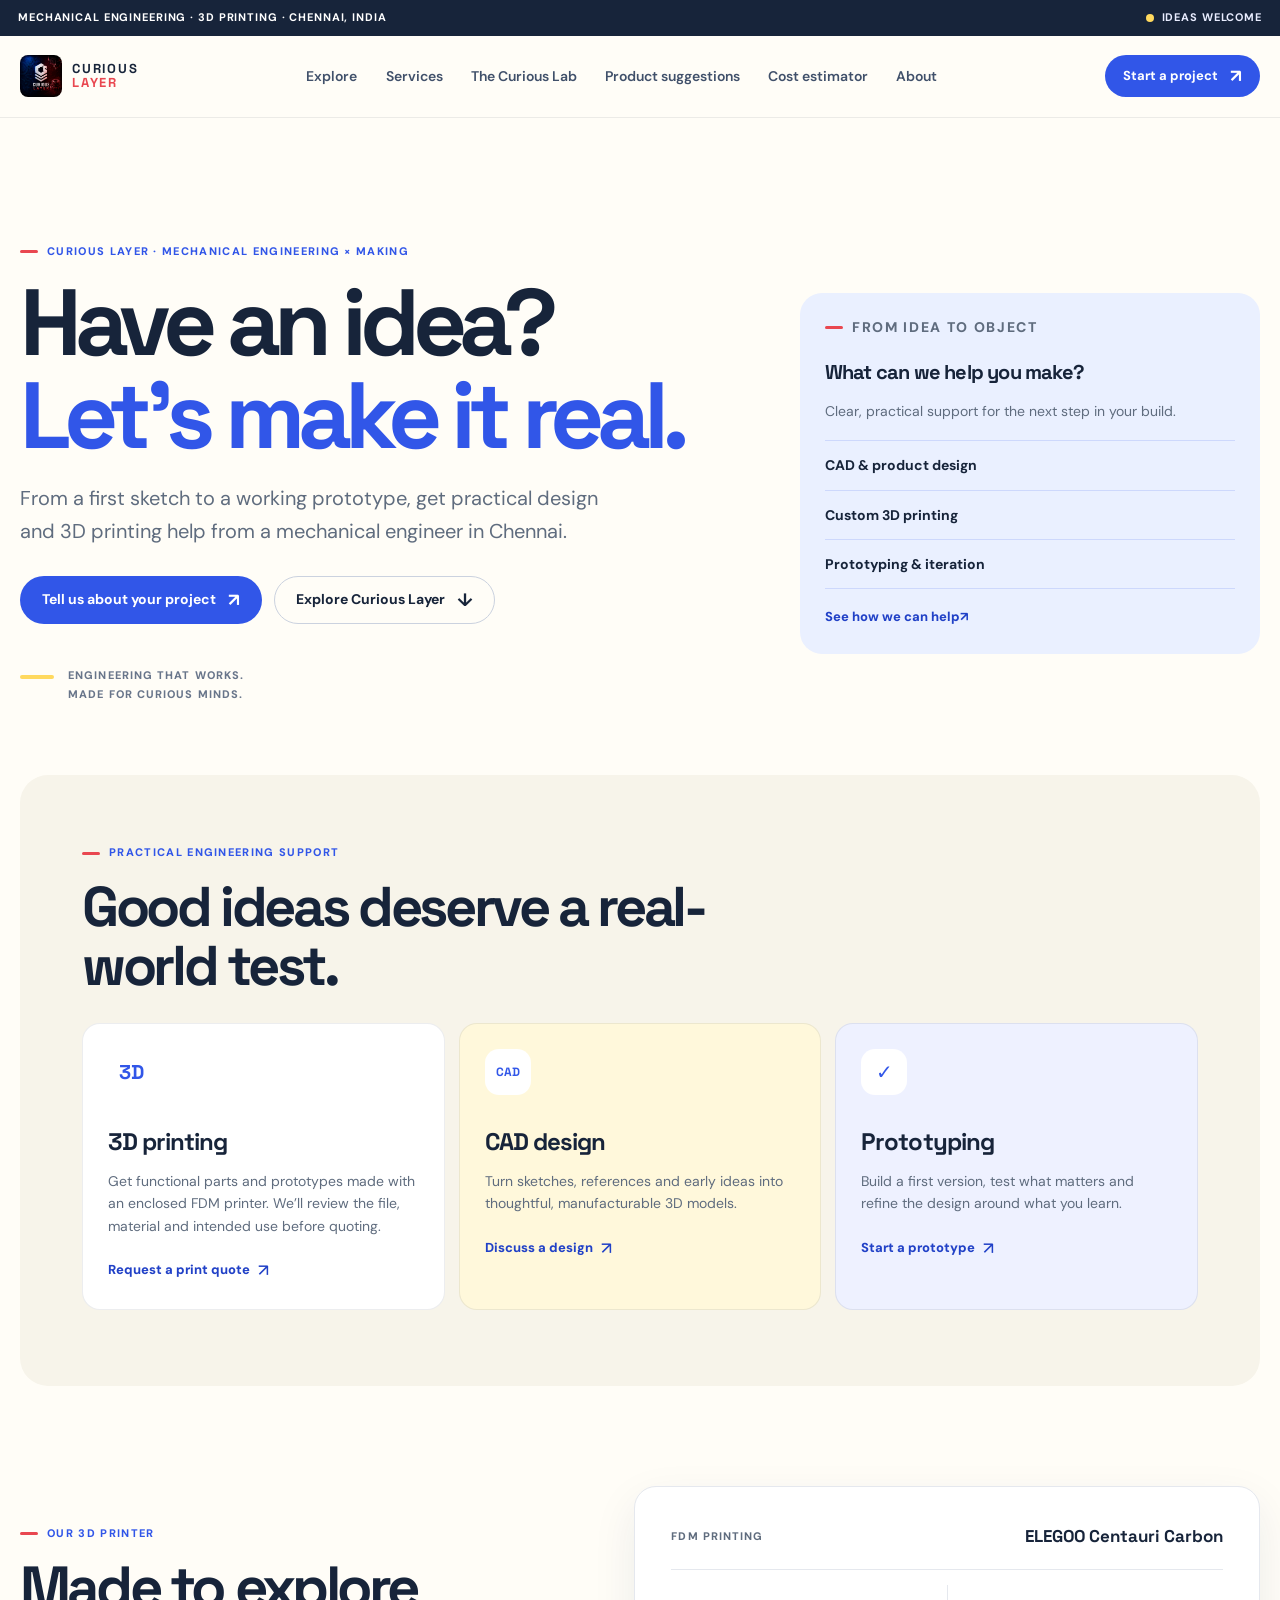
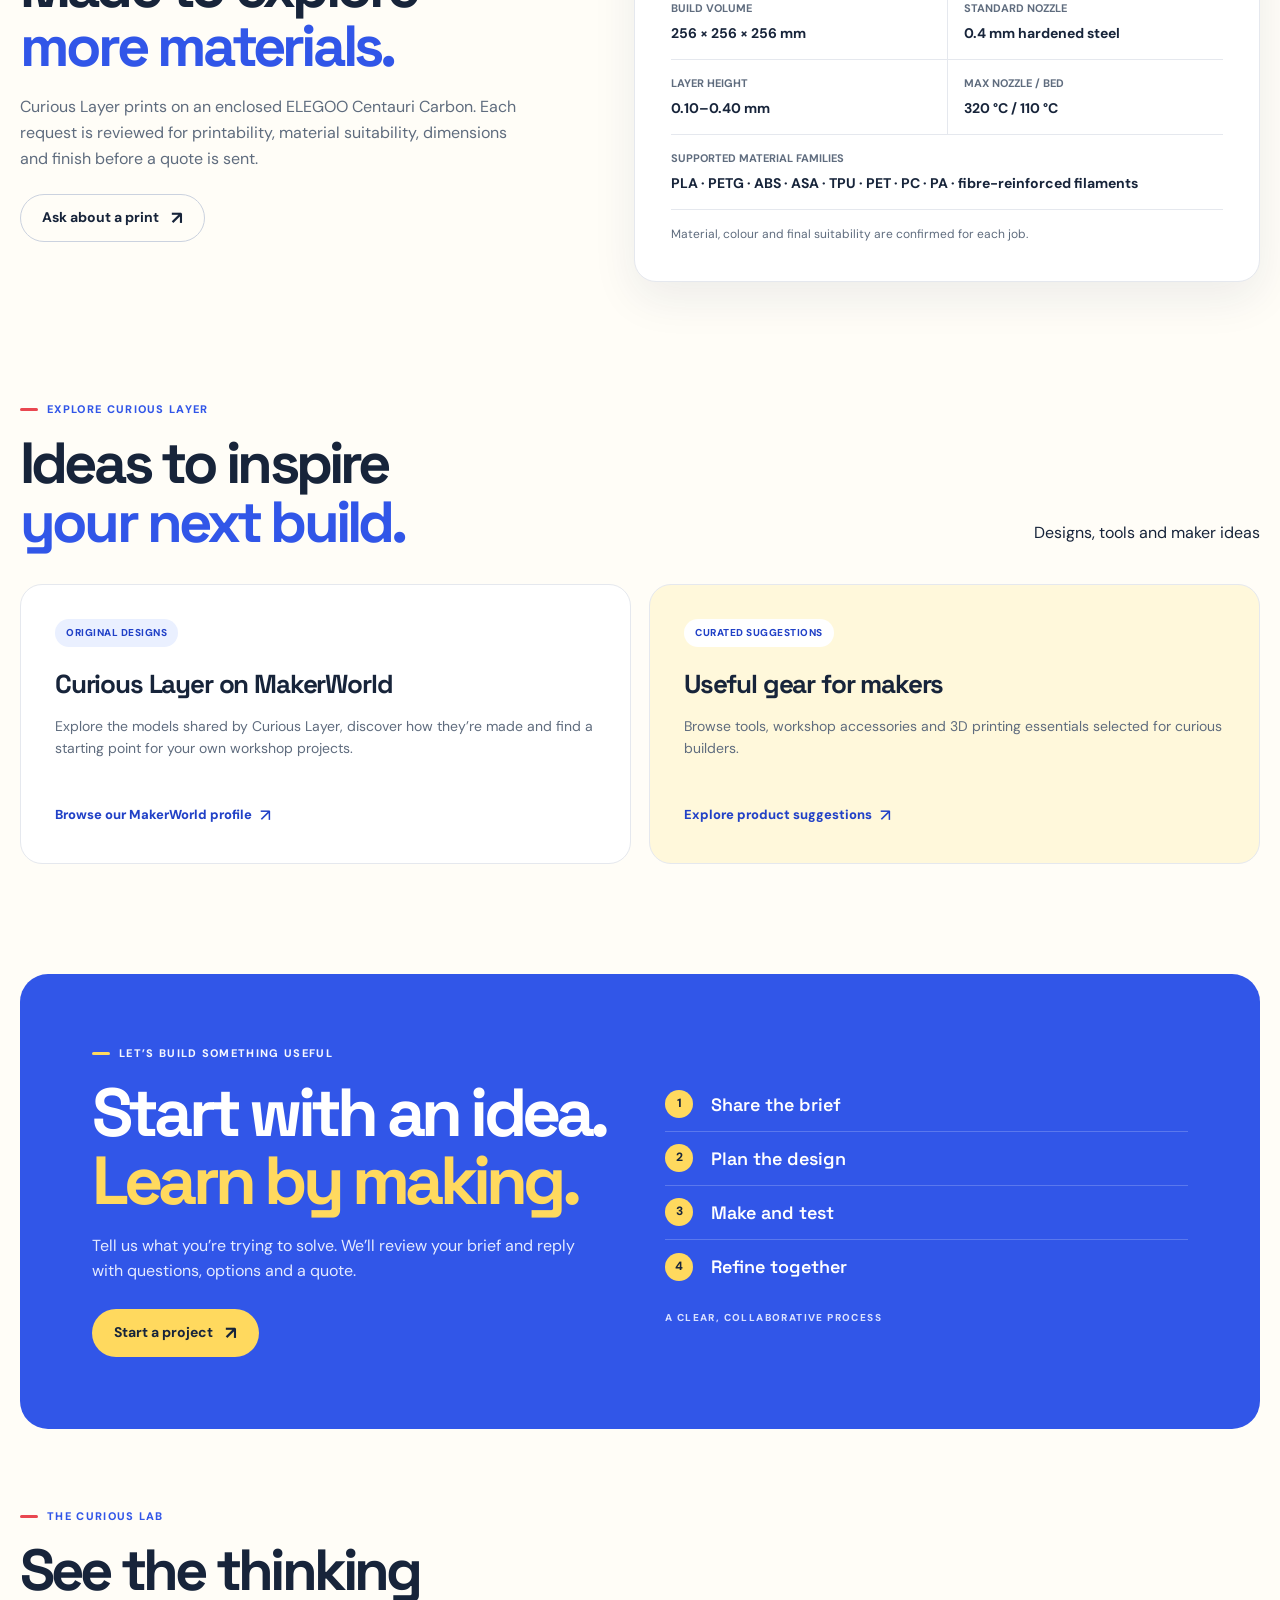
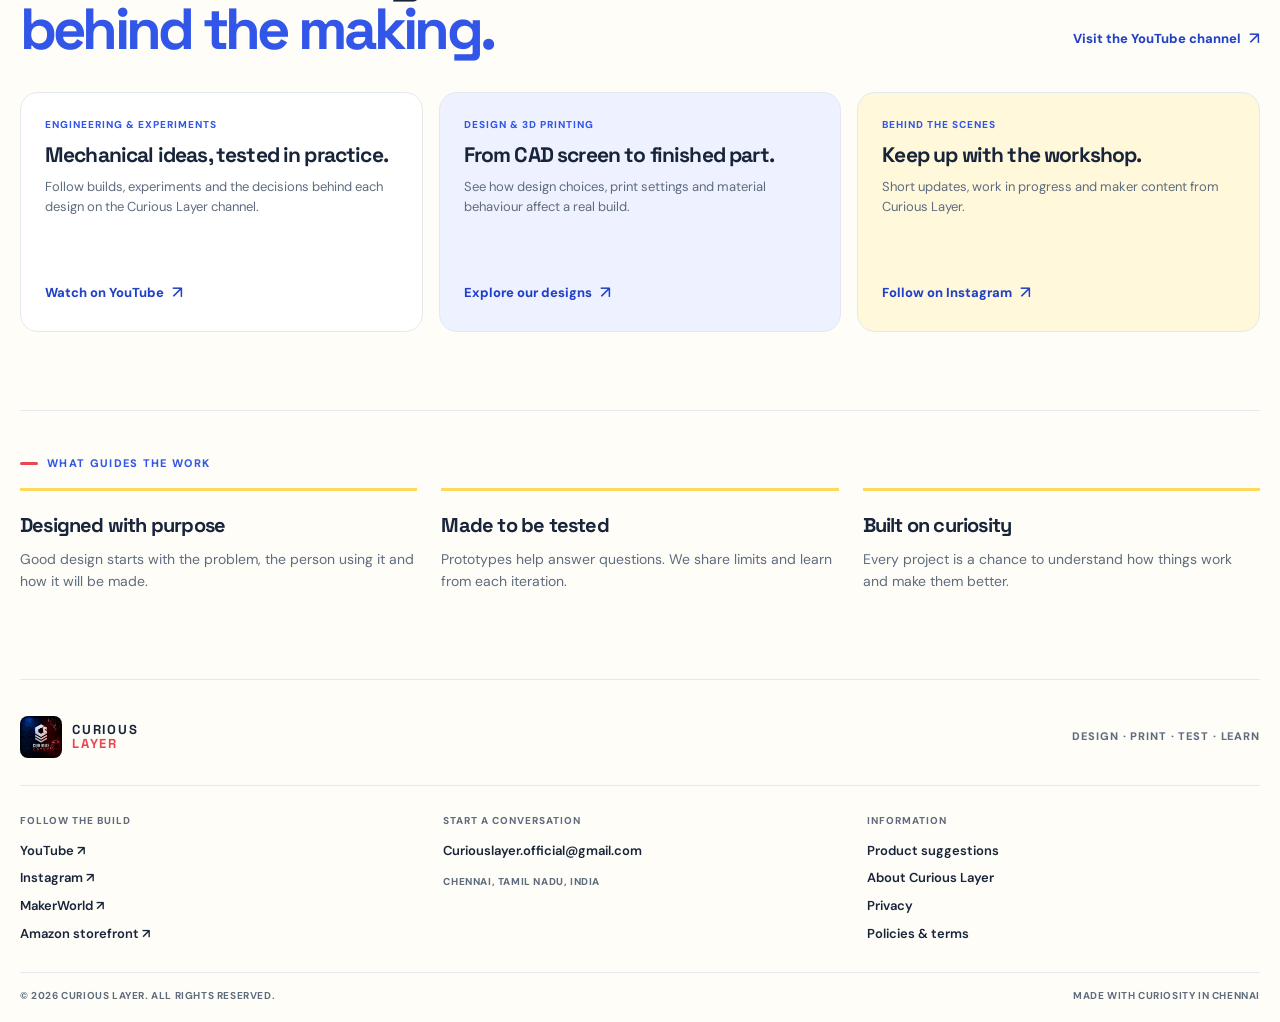
==== commit 7bc581e3: "feat: scroll animations + print cost estimator" ====
--- a/index.html
+++ b/index.html
@@ -10,7 +10,7 @@
     <link rel="preconnect" href="https://fonts.googleapis.com" />
     <link rel="preconnect" href="https://fonts.gstatic.com" crossorigin />
     <link href="https://fonts.googleapis.com/css2?family=DM+Sans:wght@400;500;600;700;800&family=Space+Grotesk:wght@400;500;600;700&display=swap" rel="stylesheet" />
-    <link rel="stylesheet" href="styles.css?v=20261025-1" />
+    <link rel="stylesheet" href="styles.css?v=20261025-2" />
   </head>
   <body>
     <a class="sr-only" href="#main">Skip to content</a>
@@ -19,7 +19,7 @@
       <header class="site-header">
         <a class="brand" href="#top" aria-label="Curious Layer home"><img class="brand-image" data-brand-logo src="assets/brand/curious-layer-logo.png" alt="" /><span class="brand-name">CURIOUS <em>LAYER</em></span></a>
         <nav class="main-nav" aria-label="Primary navigation">
-          <a href="#shop">Explore</a><a href="#services">Services</a><a href="#lab">The Curious Lab</a><a href="products.html">Product suggestions</a><a href="about.html">About</a>
+          <a href="#shop">Explore</a><a href="#services">Services</a><a href="#lab">The Curious Lab</a><a href="products.html">Product suggestions</a><a href="estimator.html">Cost estimator</a><a href="about.html">About</a>
         </nav>
         <div class="header-actions"><button class="button button-small quote-trigger">Start a project <span>↗</span></button><button class="menu-toggle" aria-label="Open navigation" aria-expanded="false"><span></span><span></span></button></div>
       </header>
@@ -81,7 +81,7 @@
       <footer class="site-footer"><div class="footer-top"><a class="brand" href="#top"><img class="brand-image" data-brand-logo src="assets/brand/curious-layer-logo.png" alt="" /><span class="brand-name">CURIOUS <em>LAYER</em></span></a><p>DESIGN · PRINT · TEST · LEARN</p></div><div class="footer-main"><div><p class="footer-label">FOLLOW THE BUILD</p><a data-youtube href="https://www.youtube.com/@CuriousLayer06" target="_blank" rel="noopener noreferrer">YouTube ↗</a><a data-instagram href="https://www.instagram.com/curiouslayer_official/" target="_blank" rel="noopener noreferrer">Instagram ↗</a><a data-makerworld href="https://makerworld.com/en/@curiouslayer" target="_blank" rel="noopener noreferrer">MakerWorld ↗</a><a href="https://www.amazon.in/shop/curiouslayer_official" target="_blank" rel="noopener noreferrer">Amazon storefront ↗</a></div><div><p class="footer-label">START A CONVERSATION</p><a href="mailto:Curiouslayer.official@gmail.com" data-email>Curiouslayer.official@gmail.com</a><span class="footer-location">CHENNAI, TAMIL NADU, INDIA</span></div><div><p class="footer-label">INFORMATION</p><a href="products.html">Product suggestions</a><a href="about.html">About Curious Layer</a><a href="legal.html#privacy">Privacy</a><a href="legal.html">Policies & terms</a></div></div><div class="footer-bottom"><span>© 2026 CURIOUS LAYER. ALL RIGHTS RESERVED.</span><span>MADE WITH CURIOSITY IN CHENNAI</span></div></footer>
     </div>
 
-    <dialog class="quote-dialog" id="quote-dialog"><button class="dialog-close" aria-label="Close form">×</button><div class="dialog-heading"><p class="eyebrow"><span></span> Start a project</p><h2>What are you<br /><i>building?</i></h2><p>Share the details and your email app will open with a prepared request addressed to Curious Layer.</p></div><form class="quote-form"><label>Name<input required name="name" autocomplete="name" placeholder="Your name" /></label><label>Email<input required name="email" type="email" autocomplete="email" placeholder="Your email" /></label><label>Project type<select name="project-type"><option>3D printing</option><option>CAD & product design</option><option>Reverse engineering</option><option>Prototype development</option></select></label><label>Quantity<input required name="quantity" type="number" min="1" value="1" /></label><label>Material preference<input name="material" placeholder="For example, PLA or PETG" /></label><label>Colour preference<input name="colour" placeholder="Your preferred colour" /></label><label>Desired dimensions<input name="dimensions" placeholder="Length × width × height (mm)" /></label><label>Desired deadline<input name="deadline" type="date" /></label><label class="full-field">What are you trying to build?<textarea required name="project-details" placeholder="Tell us about the idea, part or problem"></textarea></label><label class="file-label">Reference files<input name="files" type="file" accept=".stl,.3mf,.step,.stp,.obj,.zip,.pdf,.jpg,.jpeg,.png" multiple /><span>STL, STEP, 3MF, OBJ, PDF, image or ZIP</span></label><button class="button button-primary" type="submit">Prepare email request <span>↗</span></button><p class="form-note" aria-live="polite">Your email app will open. Attach selected files to the email before sending.</p></form></dialog>
-    <script src="brand.config.js?v=20261025-1"></script><script src="app.js?v=20261025-1"></script>
+    <dialog class="quote-dialog" id="quote-dialog"><button class="dialog-close" aria-label="Close form">×</button><div class="dialog-heading"><p class="eyebrow"><span></span> Start a project</p><h2>What are you<br /><i>building?</i></h2><p>Share the details and your email app will open with a prepared request addressed to Curious Layer.</p></div><form class="quote-form"><label>Name<input required name="name" autocomplete="name" placeholder="Your name" /></label><label>Email<input required name="email" type="email" autocomplete="email" placeholder="Your email" /></label><label>Project type<select name="project-type"><option>3D printing</option><option>CAD & product design</option><option>Reverse engineering</option><option>Prototype development</option></select></label><label>Quantity<input required name="quantity" type="number" min="1" value="1" /></label><label>Material preference<input name="material" placeholder="For example, PLA or PETG" /></label><label>Colour preference<input name="colour" placeholder="Your preferred colour" /></label><label>Desired dimensions<input name="dimensions" placeholder="Length × width × height (mm)" /></label><label>Desired deadline<input name="deadline" type="date" /></label><label class="full-field">What are you trying to build?<textarea required name="project-details" placeholder="Tell us about the idea, part or problem"></textarea></label><label class="file-label">Reference files<input name="files" type="file" accept=".stl,.3mf,.step,.stp,.obj,.zip,.pdf,.jpg,.jpeg,.png" multiple /><span>STL, STEP, 3MF, OBJ, PDF, image or ZIP</span></label><button class="button button-primary" type="submit">Send request <span>↗</span></button><p class="form-note" aria-live="polite">Your email app will open. Attach selected files to the email before sending.</p></form></dialog>
+    <script src="brand.config.js?v=20261025-2"></script><script src="app.js?v=20261025-2"></script>
   </body>
 </html>
--- a/styles.css
+++ b/styles.css
@@ -239,6 +239,11 @@
 .fallback-intro { margin: 0; color: var(--ink); font-size: 13px; }
 .fallback-body { width: 100%; padding: 10px 12px; border: 1px solid #d7dce5; border-radius: 9px; font-family: monospace; font-size: 12px; color: var(--ink); background: white; resize: vertical; }
 .fallback-copy { align-self: flex-start; min-height: 38px; padding: 0 16px; font-size: 13px; }
+.form-success { grid-column: 1 / -1; display: flex; flex-direction: column; align-items: center; justify-content: center; gap: 12px; padding: 48px 24px; text-align: center; }
+.success-icon { display: grid; place-items: center; width: 64px; height: 64px; border-radius: 50%; background: #d4f5e2; color: #1a9e52; font-size: 28px; font-weight: 700; }
+.form-success h3 { margin: 0; font-size: 28px; letter-spacing: -.04em; }
+.form-success p { margin: 0; color: var(--muted); font-size: 15px; }
+.form-success .success-sub { font-size: 12px; font-weight: 700; letter-spacing: .06em; text-transform: uppercase; margin-top: 8px; }
 
 @media (max-width: 900px) {
   .main-nav { gap: 14px; }
@@ -298,3 +303,83 @@
   .footer-main > div:last-child { grid-column: auto; }
   .footer-bottom { flex-direction: column; gap: 5px; }
 }
+
+/* Scroll animations */
+.anim-ready { opacity: 0; transform: translateY(28px); transition: opacity 0.55s ease, transform 0.55s ease; }
+.anim-ready.in-view { opacity: 1; transform: none; }
+.service-card.anim-ready:nth-child(2) { transition-delay: 0.1s; }
+.service-card.anim-ready:nth-child(3) { transition-delay: 0.2s; }
+.lab-card.anim-ready:nth-child(2) { transition-delay: 0.1s; }
+.lab-card.anim-ready:nth-child(3) { transition-delay: 0.2s; }
+.principles-grid > div.anim-ready:nth-child(2) { transition-delay: 0.1s; }
+.principles-grid > div.anim-ready:nth-child(3) { transition-delay: 0.2s; }
+.process-step.anim-ready:nth-child(2) { transition-delay: 0.08s; }
+.process-step.anim-ready:nth-child(3) { transition-delay: 0.16s; }
+.process-step.anim-ready:nth-child(4) { transition-delay: 0.24s; }
+@media (prefers-reduced-motion: reduce) { .anim-ready { opacity: 1; transform: none; transition: none; } }
+
+/* Estimator */
+.estimator-page-shell .estimator-hero { padding: 80px 0 48px; max-width: 700px; }
+.estimator-page-shell .estimator-hero .eyebrow { margin-bottom: 12px; }
+.estimator-page-shell .estimator-hero h1 { font: 800 clamp(2rem, 5vw, 3.25rem)/1.08 'Space Grotesk', sans-serif; margin: 0 0 18px; color: var(--ink); }
+.estimator-page-shell .estimator-hero p { font-size: 1.05rem; color: var(--muted); max-width: 560px; margin: 0; }
+
+.estimator-section { padding: 0 0 80px; }
+.estimator-card { background: var(--white); border: 1px solid var(--line); border-radius: var(--radius); box-shadow: var(--shadow); padding: 40px; display: grid; gap: 36px; }
+
+/* Material pills */
+.est-label { font-size: 11px; font-weight: 700; letter-spacing: .1em; text-transform: uppercase; color: var(--muted); margin-bottom: 10px; }
+.material-pills { display: flex; flex-wrap: wrap; gap: 8px; }
+.material-pill { appearance: none; border: 1.5px solid var(--line); border-radius: 999px; background: var(--cream); color: var(--ink); padding: 7px 18px; font: 600 13px/1 'DM Sans', sans-serif; cursor: pointer; transition: background .18s, color .18s, border-color .18s; }
+.material-pill:hover { border-color: var(--blue); color: var(--blue); }
+.material-pill.selected { background: var(--blue); color: #fff; border-color: var(--blue); }
+
+/* Inputs row */
+.est-inputs-row { display: grid; grid-template-columns: repeat(auto-fit, minmax(140px, 1fr)); gap: 20px; }
+.est-field { display: flex; flex-direction: column; gap: 6px; }
+.est-field label { font-size: 11px; font-weight: 700; letter-spacing: .1em; text-transform: uppercase; color: var(--muted); }
+.est-field input[type="number"] { width: 100%; border: 1.5px solid var(--line); border-radius: 10px; padding: 10px 14px; font: 600 15px 'DM Sans', sans-serif; color: var(--ink); background: var(--paper); transition: border-color .18s; }
+.est-field input[type="number"]:focus { outline: none; border-color: var(--blue); }
+.est-dim-row { display: flex; align-items: center; gap: 8px; }
+.est-dim-row input { flex: 1; min-width: 0; }
+.est-dim-row span { font-weight: 700; color: var(--muted); font-size: 14px; }
+
+/* Slider */
+.est-slider-wrapper { display: flex; flex-direction: column; gap: 8px; }
+.est-slider-top { display: flex; justify-content: space-between; align-items: baseline; }
+.est-slider-val { font: 700 22px/1 'Space Grotesk', sans-serif; color: var(--blue); }
+input[type="range"].est-slider { width: 100%; appearance: none; height: 6px; border-radius: 999px; background: linear-gradient(to right, var(--blue) var(--pct, 10%), var(--line) var(--pct, 10%)); outline: none; cursor: pointer; }
+input[type="range"].est-slider::-webkit-slider-thumb { appearance: none; width: 22px; height: 22px; border-radius: 50%; background: var(--blue); border: 3px solid #fff; box-shadow: 0 2px 8px rgba(49,86,232,.25); cursor: pointer; }
+input[type="range"].est-slider::-moz-range-thumb { width: 22px; height: 22px; border-radius: 50%; background: var(--blue); border: 3px solid #fff; box-shadow: 0 2px 8px rgba(49,86,232,.25); cursor: pointer; }
+
+/* Cost output */
+.est-output { background: var(--blue-pale); border: 1.5px solid rgba(49,86,232,.15); border-radius: 16px; padding: 28px 32px; display: grid; gap: 10px; }
+.est-output-row { display: flex; justify-content: space-between; align-items: baseline; gap: 12px; flex-wrap: wrap; font-size: 14px; color: var(--muted); }
+.est-output-row b { font-family: 'Space Grotesk', sans-serif; font-size: 15px; color: var(--ink); }
+.est-total-row { margin-top: 8px; padding-top: 16px; border-top: 1.5px solid rgba(49,86,232,.15); display: flex; justify-content: space-between; align-items: center; flex-wrap: wrap; gap: 8px; }
+.est-total-label { font-size: 11px; font-weight: 700; letter-spacing: .1em; text-transform: uppercase; color: var(--muted); }
+.est-total-amount { font: 700 clamp(1.6rem, 4vw, 2.4rem)/1 'Space Grotesk', sans-serif; color: var(--blue); }
+.est-disclaimer { font-size: 12px; color: var(--muted); margin-top: 4px; font-style: italic; }
+
+/* Material info panel */
+.est-info-panel { background: var(--cream); border: 1.5px solid var(--line); border-radius: 14px; padding: 24px 28px; display: grid; gap: 12px; min-height: 120px; }
+.est-info-panel[hidden] { display: none; }
+.est-info-name { font: 700 18px/1 'Space Grotesk', sans-serif; color: var(--ink); display: flex; align-items: center; gap: 10px; flex-wrap: wrap; }
+.mask-badge { display: inline-block; padding: 3px 11px; border-radius: 999px; font-size: 11px; font-weight: 700; letter-spacing: .08em; text-transform: uppercase; }
+.mask-badge.yes { background: #fff3bf; color: #7a5900; border: 1px solid #e9c46a; }
+.mask-badge.no { background: #d1fae5; color: #065f46; border: 1px solid #6ee7b7; }
+.est-info-temps { font-size: 13px; color: var(--muted); display: flex; gap: 18px; flex-wrap: wrap; }
+.est-info-temps span { display: inline-flex; align-items: center; gap: 5px; }
+.est-info-props, .est-info-apps { font-size: 13px; color: var(--ink); }
+.est-info-props strong, .est-info-apps strong { font-size: 10px; font-weight: 700; letter-spacing: .1em; text-transform: uppercase; color: var(--muted); display: block; margin-bottom: 3px; }
+
+/* CTA */
+.estimator-cta { padding: 48px 0 80px; text-align: center; display: flex; flex-direction: column; align-items: center; gap: 18px; }
+.estimator-cta p { color: var(--muted); font-size: 1rem; margin: 0; max-width: 480px; }
+
+@media (max-width: 640px) {
+  .estimator-card { padding: 24px 18px; gap: 28px; }
+  .est-output { padding: 20px 18px; }
+  .est-info-panel { padding: 18px 16px; }
+  .est-inputs-row { grid-template-columns: 1fr; }
+}
